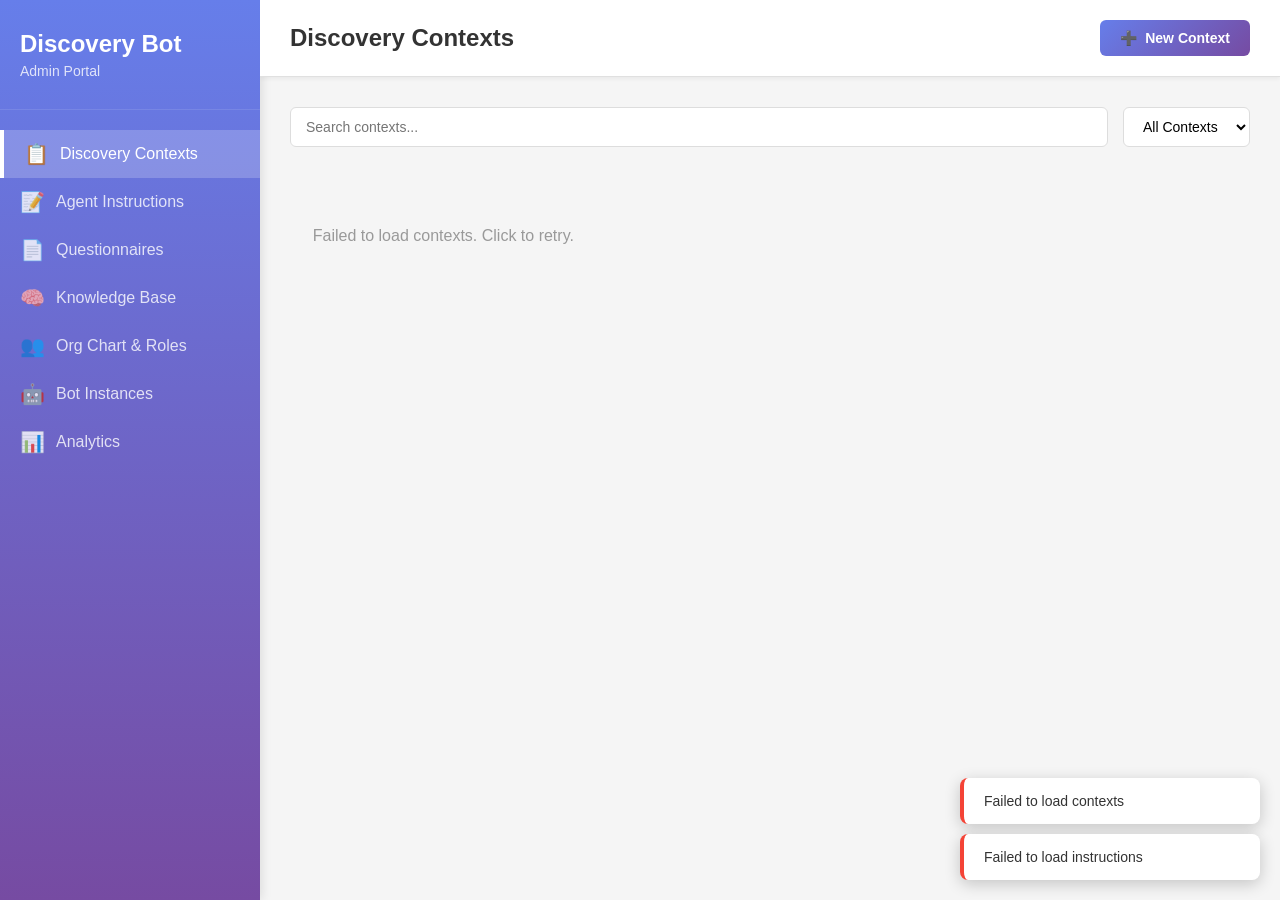
==== web/admin.html @ cf561020 "Add comprehensive admin portal with backend services This commit adds a complete admin portal for ma" ====
<!DOCTYPE html>
<html lang="en">
<head>
    <meta charset="UTF-8">
    <meta name="viewport" content="width=device-width, initial-scale=1.0">
    <title>Discovery Bot Admin</title>
    <link rel="stylesheet" href="admin-styles.css">
</head>
<body>
    <div class="admin-container">
        <!-- Sidebar Navigation -->
        <aside class="sidebar">
            <div class="sidebar-header">
                <h1>Discovery Bot</h1>
                <p>Admin Portal</p>
            </div>
            <nav class="sidebar-nav">
                <a href="#" class="nav-item active" data-section="contexts">
                    <span class="icon">📋</span>
                    <span>Discovery Contexts</span>
                </a>
                <a href="#" class="nav-item" data-section="instructions">
                    <span class="icon">📝</span>
                    <span>Agent Instructions</span>
                </a>
                <a href="#" class="nav-item" data-section="questionnaires">
                    <span class="icon">📄</span>
                    <span>Questionnaires</span>
                </a>
                <a href="#" class="nav-item" data-section="knowledge">
                    <span class="icon">🧠</span>
                    <span>Knowledge Base</span>
                </a>
                <a href="#" class="nav-item" data-section="orgchart">
                    <span class="icon">👥</span>
                    <span>Org Chart & Roles</span>
                </a>
                <a href="#" class="nav-item" data-section="instances">
                    <span class="icon">🤖</span>
                    <span>Bot Instances</span>
                </a>
                <a href="#" class="nav-item" data-section="analytics">
                    <span class="icon">📊</span>
                    <span>Analytics</span>
                </a>
            </nav>
        </aside>

        <!-- Main Content Area -->
        <main class="main-content">
            <div class="content-header">
                <h2 id="sectionTitle">Discovery Contexts</h2>
                <div class="header-actions">
                    <button id="primaryAction" class="btn btn-primary">
                        <span class="icon">➕</span> New Context
                    </button>
                </div>
            </div>

            <!-- Discovery Contexts Section -->
            <section id="contexts-section" class="content-section active">
                <div class="section-controls">
                    <input type="search" id="contextSearch" placeholder="Search contexts..." class="search-input">
                    <select id="contextFilter" class="filter-select">
                        <option value="all">All Contexts</option>
                        <option value="active">Active</option>
                        <option value="archived">Archived</option>
                    </select>
                </div>

                <div id="contextsGrid" class="grid-container">
                    <div class="loading-state">Loading contexts...</div>
                </div>

                <!-- Context Editor Modal -->
                <div id="contextModal" class="modal">
                    <div class="modal-content">
                        <div class="modal-header">
                            <h3 id="contextModalTitle">New Discovery Context</h3>
                            <button class="modal-close">&times;</button>
                        </div>
                        <div class="modal-body">
                            <form id="contextForm">
                                <input type="hidden" id="contextId">
                                <div class="form-group">
                                    <label for="contextName">Context Name</label>
                                    <input type="text" id="contextName" required>
                                </div>
                                <div class="form-group">
                                    <label for="contextDescription">Description</label>
                                    <textarea id="contextDescription" rows="3"></textarea>
                                </div>
                                <div class="form-group">
                                    <label for="discoveryMode">Discovery Mode</label>
                                    <select id="discoveryMode">
                                        <option value="open">Open Discovery</option>
                                        <option value="guided">Guided Discovery</option>
                                        <option value="questionnaire">Questionnaire-Based</option>
                                    </select>
                                </div>
                                <div class="form-group">
                                    <label for="discoveryAreas">Discovery Areas (one per line)</label>
                                    <textarea id="discoveryAreas" rows="4" placeholder="Sales Process&#10;Customer Needs&#10;Technical Requirements"></textarea>
                                </div>
                                <div class="form-group">
                                    <label for="keyQuestions">Key Questions (one per line)</label>
                                    <textarea id="keyQuestions" rows="4"></textarea>
                                </div>
                                <div class="form-group">
                                    <label for="agentInstructions">Custom Agent Instructions</label>
                                    <textarea id="agentInstructions" rows="6" placeholder="Additional instructions specific to this context..."></textarea>
                                </div>
                            </form>
                        </div>
                        <div class="modal-footer">
                            <button class="btn btn-secondary" id="cancelContext">Cancel</button>
                            <button class="btn btn-primary" id="saveContext">Save Context</button>
                        </div>
                    </div>
                </div>
            </section>

            <!-- Agent Instructions Section -->
            <section id="instructions-section" class="content-section">
                <div class="editor-toolbar">
                    <button class="btn btn-secondary" id="reloadInstructions">
                        <span class="icon">🔄</span> Reload
                    </button>
                    <button class="btn btn-primary" id="saveInstructions">
                        <span class="icon">💾</span> Save Instructions
                    </button>
                </div>
                <div class="editor-container">
                    <textarea id="instructionsEditor" class="code-editor" spellcheck="false"></textarea>
                </div>
                <div class="editor-info">
                    <small>Editing: config/instructions.md | Changes take effect immediately for new conversations</small>
                </div>
            </section>

            <!-- Questionnaires Section -->
            <section id="questionnaires-section" class="content-section">
                <div class="section-controls">
                    <input type="search" id="questionnaireSearch" placeholder="Search questionnaires..." class="search-input">
                    <div class="upload-area" id="questionnaireUpload">
                        <p>Drop questionnaire files here or click to upload</p>
                        <input type="file" id="questionnaireFileInput" accept=".pdf,.docx,.xlsx,.csv" multiple hidden>
                        <small>Supports PDF, DOCX, XLSX, CSV</small>
                    </div>
                </div>
                <div id="questionnairesGrid" class="grid-container">
                    <div class="loading-state">Loading questionnaires...</div>
                </div>
            </section>

            <!-- Knowledge Base Section -->
            <section id="knowledge-section" class="content-section">
                <div class="section-controls">
                    <input type="search" id="knowledgeSearch" placeholder="Search knowledge items..." class="search-input">
                    <select id="knowledgeFilter" class="filter-select">
                        <option value="all">All Items</option>
                        <option value="Fact">Facts</option>
                        <option value="Opinion">Opinions</option>
                        <option value="Decision">Decisions</option>
                        <option value="Requirement">Requirements</option>
                        <option value="Concern">Concerns</option>
                    </select>
                    <select id="knowledgeContext" class="filter-select">
                        <option value="">All Contexts</option>
                    </select>
                </div>
                <div id="knowledgeGrid" class="grid-container">
                    <div class="loading-state">Loading knowledge items...</div>
                </div>
            </section>

            <!-- Org Chart Section -->
            <section id="orgchart-section" class="content-section">
                <div class="section-controls">
                    <div class="upload-area" id="orgchartUpload">
                        <p>Drop org chart file here or click to upload</p>
                        <input type="file" id="orgchartFileInput" accept=".xlsx,.csv" hidden>
                        <small>Excel or CSV with columns: Name, Email, Title, Department, Manager</small>
                    </div>
                </div>
                <div class="org-chart-viewer">
                    <div class="section-header">
                        <h3>Organization Structure</h3>
                        <button class="btn btn-secondary" id="exportOrgChart">Export</button>
                    </div>
                    <div id="orgChartTree" class="tree-view">
                        <div class="loading-state">No org chart data loaded</div>
                    </div>
                </div>
            </section>

            <!-- Bot Instances Section -->
            <section id="instances-section" class="content-section">
                <div class="instances-overview">
                    <div class="stat-card">
                        <h3>Active Instances</h3>
                        <div class="stat-value" id="activeInstances">0</div>
                    </div>
                    <div class="stat-card">
                        <h3>Total Conversations</h3>
                        <div class="stat-value" id="totalConversations">0</div>
                    </div>
                    <div class="stat-card">
                        <h3>Knowledge Items</h3>
                        <div class="stat-value" id="totalKnowledge">0</div>
                    </div>
                </div>
                <div id="instancesGrid" class="grid-container">
                    <div class="info-state">
                        <p>Multi-instance management coming soon</p>
                        <p><small>Current deployment: <strong>discdev-func-3xr5ve</strong></small></p>
                    </div>
                </div>
            </section>

            <!-- Analytics Section -->
            <section id="analytics-section" class="content-section">
                <div class="analytics-dashboard">
                    <h3>Usage Analytics</h3>
                    <p class="info-text">Analytics dashboard coming soon</p>
                </div>
            </section>
        </main>
    </div>

    <!-- Toast Notifications -->
    <div id="toastContainer" class="toast-container"></div>

    <script src="admin.js"></script>
</body>
</html>
---- web/admin-styles.css ----
* {
    margin: 0;
    padding: 0;
    box-sizing: border-box;
}

body {
    font-family: -apple-system, BlinkMacSystemFont, 'Segoe UI', Roboto, Oxygen, Ubuntu, Cantarell, sans-serif;
    background: #f5f5f5;
    color: #333;
}

/* Layout */
.admin-container {
    display: flex;
    height: 100vh;
}

/* Sidebar */
.sidebar {
    width: 260px;
    background: linear-gradient(180deg, #667eea 0%, #764ba2 100%);
    color: white;
    display: flex;
    flex-direction: column;
    box-shadow: 2px 0 10px rgba(0,0,0,0.1);
}

.sidebar-header {
    padding: 30px 20px;
    border-bottom: 1px solid rgba(255,255,255,0.1);
}

.sidebar-header h1 {
    font-size: 24px;
    margin-bottom: 5px;
}

.sidebar-header p {
    font-size: 14px;
    opacity: 0.8;
}

.sidebar-nav {
    flex: 1;
    padding: 20px 0;
}

.nav-item {
    display: flex;
    align-items: center;
    padding: 12px 20px;
    color: rgba(255,255,255,0.8);
    text-decoration: none;
    transition: all 0.2s;
}

.nav-item:hover {
    background: rgba(255,255,255,0.1);
    color: white;
}

.nav-item.active {
    background: rgba(255,255,255,0.2);
    color: white;
    border-left: 4px solid white;
}

.nav-item .icon {
    font-size: 20px;
    margin-right: 12px;
    width: 24px;
}

/* Main Content */
.main-content {
    flex: 1;
    display: flex;
    flex-direction: column;
    overflow: hidden;
}

.content-header {
    background: white;
    padding: 20px 30px;
    border-bottom: 1px solid #e0e0e0;
    display: flex;
    justify-content: space-between;
    align-items: center;
    box-shadow: 0 2px 4px rgba(0,0,0,0.05);
}

.content-header h2 {
    font-size: 24px;
    color: #333;
}

.header-actions {
    display: flex;
    gap: 10px;
}

.content-section {
    display: none;
    flex: 1;
    overflow-y: auto;
    padding: 30px;
}

.content-section.active {
    display: flex;
    flex-direction: column;
}

/* Buttons */
.btn {
    padding: 10px 20px;
    border: none;
    border-radius: 6px;
    font-size: 14px;
    font-weight: 600;
    cursor: pointer;
    transition: all 0.2s;
    display: inline-flex;
    align-items: center;
    gap: 8px;
}

.btn-primary {
    background: linear-gradient(135deg, #667eea 0%, #764ba2 100%);
    color: white;
}

.btn-primary:hover {
    transform: translateY(-1px);
    box-shadow: 0 4px 8px rgba(102, 126, 234, 0.3);
}

.btn-secondary {
    background: #f0f0f0;
    color: #667eea;
    border: 1px solid #ddd;
}

.btn-secondary:hover {
    background: #e8e8e8;
}

.btn-danger {
    background: #f44336;
    color: white;
}

.btn-danger:hover {
    background: #d32f2f;
}

/* Section Controls */
.section-controls {
    display: flex;
    gap: 15px;
    margin-bottom: 20px;
    flex-wrap: wrap;
}

.search-input {
    flex: 1;
    min-width: 250px;
    padding: 10px 15px;
    border: 1px solid #ddd;
    border-radius: 6px;
    font-size: 14px;
}

.search-input:focus {
    outline: none;
    border-color: #667eea;
}

.filter-select {
    padding: 10px 15px;
    border: 1px solid #ddd;
    border-radius: 6px;
    font-size: 14px;
    background: white;
    cursor: pointer;
}

/* Grid Container */
.grid-container {
    display: grid;
    grid-template-columns: repeat(auto-fill, minmax(300px, 1fr));
    gap: 20px;
}

.card {
    background: white;
    border-radius: 8px;
    padding: 20px;
    box-shadow: 0 2px 8px rgba(0,0,0,0.1);
    transition: all 0.2s;
}

.card:hover {
    box-shadow: 0 4px 16px rgba(0,0,0,0.15);
    transform: translateY(-2px);
}

.card-header {
    display: flex;
    justify-content: space-between;
    align-items: start;
    margin-bottom: 12px;
}

.card-title {
    font-size: 18px;
    font-weight: 600;
    color: #333;
}

.card-actions {
    display: flex;
    gap: 8px;
}

.card-action-btn {
    background: none;
    border: none;
    font-size: 18px;
    cursor: pointer;
    opacity: 0.6;
    transition: opacity 0.2s;
}

.card-action-btn:hover {
    opacity: 1;
}

.card-body {
    color: #666;
    font-size: 14px;
    line-height: 1.6;
}

.card-footer {
    margin-top: 15px;
    padding-top: 15px;
    border-top: 1px solid #f0f0f0;
    display: flex;
    justify-content: space-between;
    font-size: 12px;
    color: #999;
}

.badge {
    display: inline-block;
    padding: 4px 10px;
    border-radius: 12px;
    font-size: 12px;
    font-weight: 600;
}

.badge-active {
    background: #e8f5e9;
    color: #2e7d32;
}

.badge-archived {
    background: #fafafa;
    color: #757575;
}

/* Loading/Empty States */
.loading-state, .empty-state, .info-state {
    text-align: center;
    padding: 60px 20px;
    color: #999;
    font-size: 16px;
}

.info-state p {
    margin-bottom: 10px;
}

/* Modal */
.modal {
    display: none;
    position: fixed;
    top: 0;
    left: 0;
    width: 100%;
    height: 100%;
    background: rgba(0,0,0,0.5);
    z-index: 1000;
    align-items: center;
    justify-content: center;
}

.modal.active {
    display: flex;
}

.modal-content {
    background: white;
    border-radius: 12px;
    width: 90%;
    max-width: 600px;
    max-height: 90vh;
    display: flex;
    flex-direction: column;
    box-shadow: 0 20px 60px rgba(0,0,0,0.3);
}

.modal-header {
    padding: 20px 30px;
    border-bottom: 1px solid #e0e0e0;
    display: flex;
    justify-content: space-between;
    align-items: center;
}

.modal-header h3 {
    font-size: 20px;
    color: #333;
}

.modal-close {
    background: none;
    border: none;
    font-size: 28px;
    cursor: pointer;
    color: #999;
    line-height: 1;
}

.modal-close:hover {
    color: #333;
}

.modal-body {
    padding: 30px;
    overflow-y: auto;
    flex: 1;
}

.modal-footer {
    padding: 20px 30px;
    border-top: 1px solid #e0e0e0;
    display: flex;
    justify-content: flex-end;
    gap: 10px;
}

/* Forms */
.form-group {
    margin-bottom: 20px;
}

.form-group label {
    display: block;
    margin-bottom: 8px;
    font-weight: 600;
    color: #333;
    font-size: 14px;
}

.form-group input[type="text"],
.form-group textarea,
.form-group select {
    width: 100%;
    padding: 10px 12px;
    border: 1px solid #ddd;
    border-radius: 6px;
    font-size: 14px;
    font-family: inherit;
}

.form-group textarea {
    resize: vertical;
    min-height: 80px;
}

.form-group input:focus,
.form-group textarea:focus,
.form-group select:focus {
    outline: none;
    border-color: #667eea;
}

/* Editor */
.editor-toolbar {
    background: white;
    padding: 15px 20px;
    border-bottom: 1px solid #e0e0e0;
    display: flex;
    gap: 10px;
}

.editor-container {
    flex: 1;
    background: white;
    position: relative;
}

.code-editor {
    width: 100%;
    height: 100%;
    padding: 20px;
    border: none;
    font-family: 'Courier New', monospace;
    font-size: 14px;
    line-height: 1.6;
    resize: none;
    background: #fafafa;
}

.code-editor:focus {
    outline: none;
}

.editor-info {
    padding: 10px 20px;
    background: #f9f9f9;
    border-top: 1px solid #e0e0e0;
    color: #666;
    font-size: 12px;
}

/* Upload Area */
.upload-area {
    border: 2px dashed #ddd;
    border-radius: 8px;
    padding: 40px;
    text-align: center;
    cursor: pointer;
    transition: all 0.2s;
    background: white;
}

.upload-area:hover {
    border-color: #667eea;
    background: #f9f9ff;
}

.upload-area.drag-over {
    border-color: #667eea;
    background: #f0f0ff;
}

.upload-area p {
    font-size: 16px;
    color: #667eea;
    font-weight: 600;
    margin-bottom: 8px;
}

.upload-area small {
    color: #999;
    font-size: 13px;
}

/* Statistics */
.instances-overview {
    display: grid;
    grid-template-columns: repeat(auto-fit, minmax(200px, 1fr));
    gap: 20px;
    margin-bottom: 30px;
}

.stat-card {
    background: white;
    border-radius: 8px;
    padding: 20px;
    text-align: center;
    box-shadow: 0 2px 8px rgba(0,0,0,0.1);
}

.stat-card h3 {
    font-size: 14px;
    color: #999;
    font-weight: 500;
    margin-bottom: 10px;
}

.stat-value {
    font-size: 36px;
    font-weight: 700;
    color: #667eea;
}

/* Tree View */
.tree-view {
    background: white;
    border-radius: 8px;
    padding: 20px;
    box-shadow: 0 2px 8px rgba(0,0,0,0.1);
}

.section-header {
    display: flex;
    justify-content: space-between;
    align-items: center;
    margin-bottom: 20px;
}

.section-header h3 {
    font-size: 18px;
    color: #333;
}

/* Toast Notifications */
.toast-container {
    position: fixed;
    bottom: 20px;
    right: 20px;
    z-index: 2000;
    display: flex;
    flex-direction: column;
    gap: 10px;
}

.toast {
    background: white;
    border-radius: 8px;
    padding: 15px 20px;
    box-shadow: 0 4px 16px rgba(0,0,0,0.2);
    min-width: 300px;
    animation: slideIn 0.3s ease-out;
}

@keyframes slideIn {
    from {
        transform: translateX(400px);
        opacity: 0;
    }
    to {
        transform: translateX(0);
        opacity: 1;
    }
}

.toast.success {
    border-left: 4px solid #4caf50;
}

.toast.error {
    border-left: 4px solid #f44336;
}

.toast.info {
    border-left: 4px solid #2196f3;
}

.toast-message {
    font-size: 14px;
    color: #333;
}

/* Responsive */
@media (max-width: 768px) {
    .sidebar {
        width: 80px;
    }

    .sidebar-header p,
    .nav-item span:not(.icon) {
        display: none;
    }

    .content-header {
        padding: 15px 20px;
    }

    .content-section {
        padding: 20px;
    }

    .grid-container {
        grid-template-columns: 1fr;
    }
}
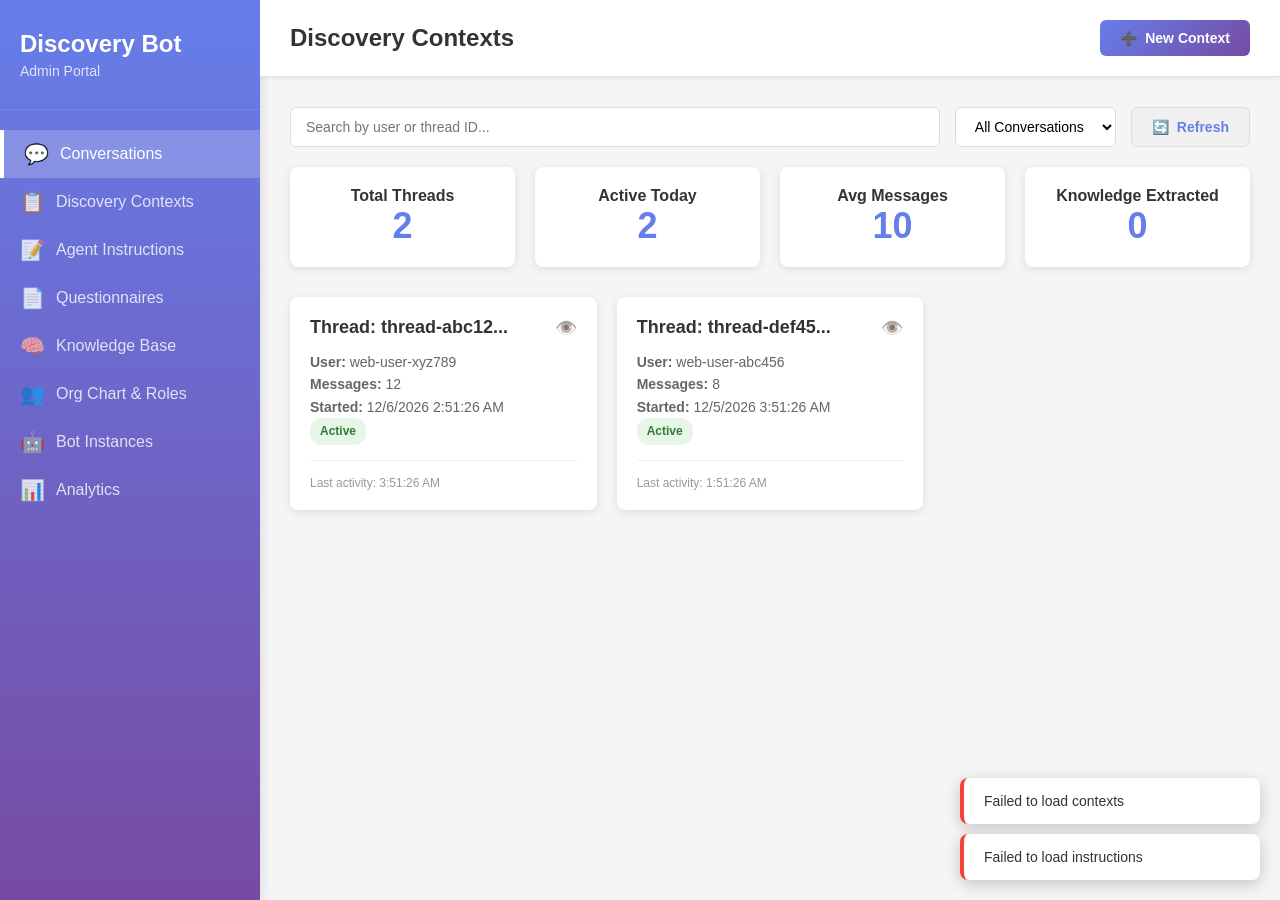
==== commit 8d13bcc4: "Add comprehensive conversation management to admin portal This update adds full session/conversation" ====
--- a/web/admin.html
+++ b/web/admin.html
@@ -15,7 +15,11 @@
                 <p>Admin Portal</p>
             </div>
             <nav class="sidebar-nav">
-                <a href="#" class="nav-item active" data-section="contexts">
+                <a href="#" class="nav-item active" data-section="conversations">
+                    <span class="icon">💬</span>
+                    <span>Conversations</span>
+                </a>
+                <a href="#" class="nav-item" data-section="contexts">
                     <span class="icon">📋</span>
                     <span>Discovery Contexts</span>
                 </a>
@@ -57,8 +61,71 @@
                 </div>
             </div>
 
+            <!-- Conversations Section -->
+            <section id="conversations-section" class="content-section active">
+                <div class="section-controls">
+                    <input type="search" id="conversationSearch" placeholder="Search by user or thread ID..." class="search-input">
+                    <select id="conversationFilter" class="filter-select">
+                        <option value="all">All Conversations</option>
+                        <option value="active">Active (Last 24h)</option>
+                        <option value="week">Last Week</option>
+                        <option value="month">Last Month</option>
+                    </select>
+                    <button id="refreshConversations" class="btn btn-secondary">
+                        <span class="icon">🔄</span> Refresh
+                    </button>
+                </div>
+
+                <div class="conversations-stats">
+                    <div class="stat-card">
+                        <h4>Total Threads</h4>
+                        <div class="stat-value" id="totalThreads">0</div>
+                    </div>
+                    <div class="stat-card">
+                        <h4>Active Today</h4>
+                        <div class="stat-value" id="activeToday">0</div>
+                    </div>
+                    <div class="stat-card">
+                        <h4>Avg Messages</h4>
+                        <div class="stat-value" id="avgMessages">0</div>
+                    </div>
+                    <div class="stat-card">
+                        <h4>Knowledge Extracted</h4>
+                        <div class="stat-value" id="totalExtracted">0</div>
+                    </div>
+                </div>
+
+                <div id="conversationsGrid" class="grid-container">
+                    <div class="loading-state">Loading conversations...</div>
+                </div>
+
+                <!-- Conversation Viewer Modal -->
+                <div id="conversationModal" class="modal">
+                    <div class="modal-content modal-large">
+                        <div class="modal-header">
+                            <h3>Conversation Details</h3>
+                            <button class="modal-close" onclick="closeConversationModal()">&times;</button>
+                        </div>
+                        <div class="modal-body">
+                            <div class="conversation-info">
+                                <p><strong>Thread ID:</strong> <span id="modalThreadId"></span></p>
+                                <p><strong>User ID:</strong> <span id="modalUserId"></span></p>
+                                <p><strong>Started:</strong> <span id="modalStartTime"></span></p>
+                                <p><strong>Messages:</strong> <span id="modalMessageCount"></span></p>
+                            </div>
+                            <div class="conversation-messages" id="conversationMessages">
+                                <!-- Messages will be loaded here -->
+                            </div>
+                        </div>
+                        <div class="modal-footer">
+                            <button class="btn btn-secondary" onclick="closeConversationModal()">Close</button>
+                        </div>
+                    </div>
+                </div>
+            </section>
+
             <!-- Discovery Contexts Section -->
-            <section id="contexts-section" class="content-section active">
+            <section id="contexts-section" class="content-section">
                 <div class="section-controls">
                     <input type="search" id="contextSearch" placeholder="Search contexts..." class="search-input">
                     <select id="contextFilter" class="filter-select">
--- a/web/admin-styles.css
+++ b/web/admin-styles.css
@@ -557,6 +557,89 @@
     color: #333;
 }
 
+/* Conversations Section Styles */
+.conversations-stats {
+    display: grid;
+    grid-template-columns: repeat(auto-fit, minmax(200px, 1fr));
+    gap: 20px;
+    margin-bottom: 30px;
+}
+
+.conversation-info {
+    background: #f8f9fa;
+    padding: 15px;
+    border-radius: 8px;
+    margin-bottom: 20px;
+}
+
+.conversation-info p {
+    margin: 8px 0;
+    font-size: 14px;
+}
+
+.conversation-info strong {
+    display: inline-block;
+    min-width: 120px;
+    color: #666;
+}
+
+.conversation-messages {
+    max-height: 500px;
+    overflow-y: auto;
+    border: 1px solid #e0e0e0;
+    border-radius: 8px;
+    padding: 15px;
+    background: #fafafa;
+}
+
+.message-item {
+    margin-bottom: 20px;
+    padding: 12px;
+    border-radius: 8px;
+    background: white;
+    box-shadow: 0 1px 3px rgba(0,0,0,0.1);
+}
+
+.message-item.user {
+    background: #e3f2fd;
+    margin-left: 40px;
+}
+
+.message-item.assistant {
+    background: #f3e5f5;
+    margin-right: 40px;
+}
+
+.message-header {
+    display: flex;
+    justify-content: space-between;
+    margin-bottom: 10px;
+    font-size: 12px;
+    color: #666;
+}
+
+.message-header strong {
+    color: #333;
+    font-size: 13px;
+}
+
+.message-content {
+    font-size: 14px;
+    line-height: 1.6;
+    white-space: pre-wrap;
+    word-wrap: break-word;
+}
+
+.modal-large {
+    max-width: 900px;
+    width: 90%;
+}
+
+.modal-large .modal-body {
+    max-height: 70vh;
+    overflow-y: auto;
+}
+
 /* Responsive */
 @media (max-width: 768px) {
     .sidebar {
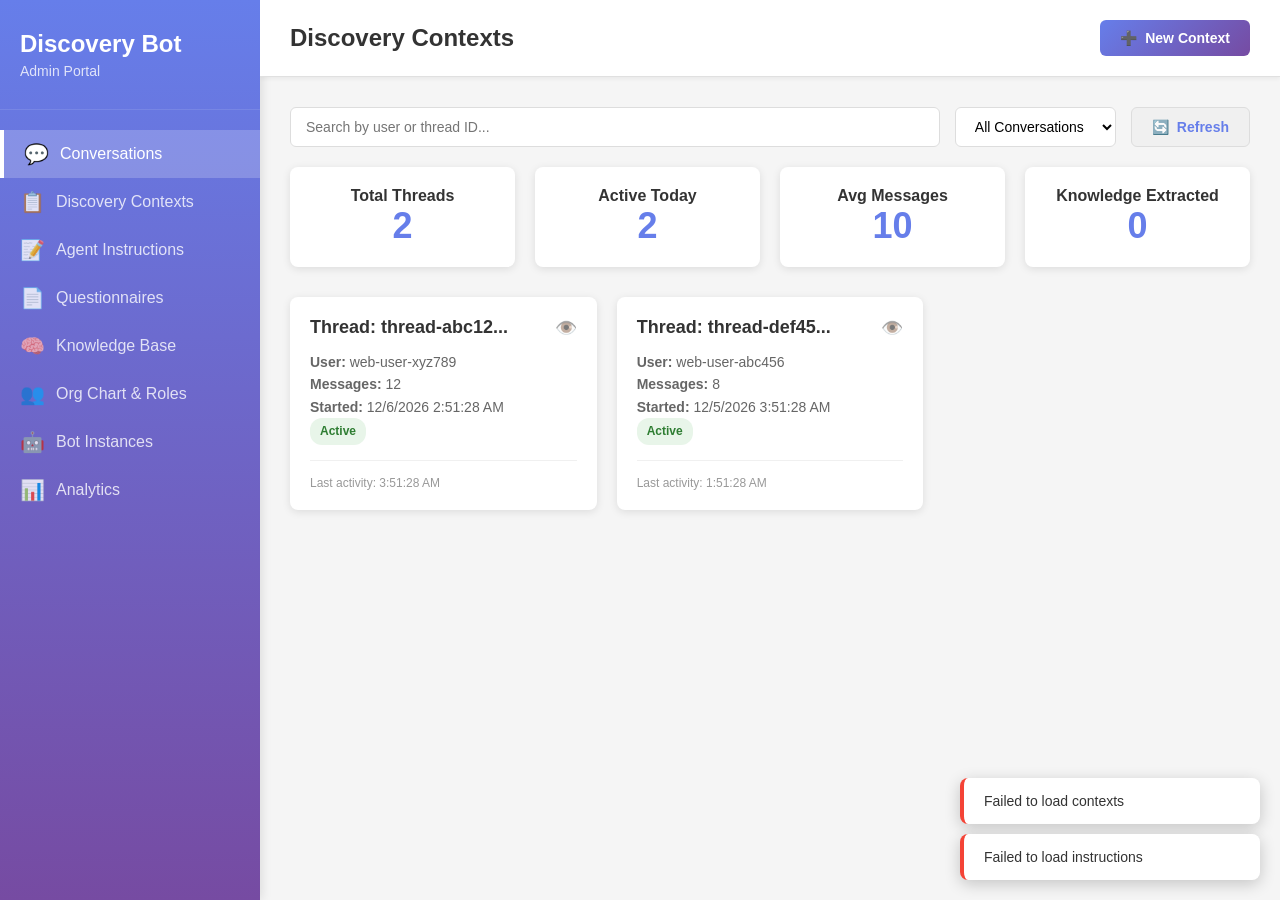
==== commit fb2b75bc: "Add data export functionality to admin portal Implemented comprehensive export feature allowing admi" ====
--- a/web/admin.html
+++ b/web/admin.html
@@ -235,7 +235,64 @@
                     <select id="knowledgeContext" class="filter-select">
                         <option value="">All Contexts</option>
                     </select>
-                </div>
+                    <button id="exportDropdown" class="btn btn-secondary" onclick="toggleExportPanel()">
+                        <span class="icon">📥</span> Export
+                    </button>
+                </div>
+
+                <!-- Export Options Panel -->
+                <div id="exportPanel" class="export-panel" style="display: none;">
+                    <div class="export-options">
+                        <h4>Export Discovery Data</h4>
+                        <div class="form-group">
+                            <label>Format:</label>
+                            <select id="exportFormat">
+                                <option value="json">JSON (Full Data with Metadata)</option>
+                                <option value="csv">CSV (For Excel/Analysis)</option>
+                                <option value="markdown">Markdown Report (Human-Readable)</option>
+                            </select>
+                        </div>
+                        <div class="form-group">
+                            <label>Date Range (optional):</label>
+                            <input type="date" id="exportStartDate" />
+                            <span> to </span>
+                            <input type="date" id="exportEndDate" />
+                        </div>
+                        <div class="form-group">
+                            <label>Filter by User ID (optional):</label>
+                            <input type="text" id="exportUserId" placeholder="Leave blank for all users" />
+                        </div>
+                        <div class="export-actions">
+                            <button class="btn btn-primary" onclick="exportData()">
+                                <span class="icon">💾</span> Download
+                            </button>
+                            <button class="btn btn-secondary" onclick="toggleExportPanel()">
+                                Cancel
+                            </button>
+                        </div>
+                    </div>
+                </div>
+
+                <!-- Knowledge Statistics -->
+                <div class="knowledge-stats">
+                    <div class="stat-card">
+                        <h4>Total Items</h4>
+                        <div class="stat-value" id="totalKnowledge">0</div>
+                    </div>
+                    <div class="stat-card">
+                        <h4>Verified</h4>
+                        <div class="stat-value" id="verifiedKnowledge">0</div>
+                    </div>
+                    <div class="stat-card">
+                        <h4>Avg Confidence</h4>
+                        <div class="stat-value" id="avgConfidence">0%</div>
+                    </div>
+                    <div class="stat-card">
+                        <h4>Contributors</h4>
+                        <div class="stat-value" id="uniqueContributors">0</div>
+                    </div>
+                </div>
+
                 <div id="knowledgeGrid" class="grid-container">
                     <div class="loading-state">Loading knowledge items...</div>
                 </div>
--- a/web/admin-styles.css
+++ b/web/admin-styles.css
@@ -640,6 +640,80 @@
     overflow-y: auto;
 }
 
+/* Export Panel */
+.export-panel {
+    background: white;
+    border-radius: 8px;
+    padding: 20px;
+    margin-bottom: 20px;
+    box-shadow: 0 2px 8px rgba(0,0,0,0.1);
+    border: 1px solid #e0e0e0;
+}
+
+.export-options h4 {
+    margin-bottom: 20px;
+    color: #333;
+    font-size: 18px;
+    font-weight: 600;
+}
+
+.export-options .form-group {
+    margin-bottom: 15px;
+}
+
+.export-options label {
+    display: block;
+    margin-bottom: 5px;
+    color: #666;
+    font-size: 14px;
+    font-weight: 500;
+}
+
+.export-options select,
+.export-options input[type="date"],
+.export-options input[type="text"] {
+    width: 100%;
+    padding: 8px 12px;
+    border: 1px solid #ddd;
+    border-radius: 6px;
+    font-size: 14px;
+    background: white;
+}
+
+.export-options input[type="date"] {
+    width: auto;
+    display: inline-block;
+}
+
+.export-actions {
+    margin-top: 20px;
+    display: flex;
+    gap: 10px;
+}
+
+/* Knowledge Statistics */
+.knowledge-stats {
+    display: grid;
+    grid-template-columns: repeat(auto-fit, minmax(200px, 1fr));
+    gap: 20px;
+    margin-bottom: 30px;
+}
+
+.knowledge-stats .stat-card {
+    background: white;
+    border-radius: 8px;
+    padding: 20px;
+    text-align: center;
+    box-shadow: 0 2px 8px rgba(0,0,0,0.1);
+}
+
+.knowledge-stats .stat-card h4 {
+    font-size: 14px;
+    color: #999;
+    font-weight: 500;
+    margin-bottom: 10px;
+}
+
 /* Responsive */
 @media (max-width: 768px) {
     .sidebar {
